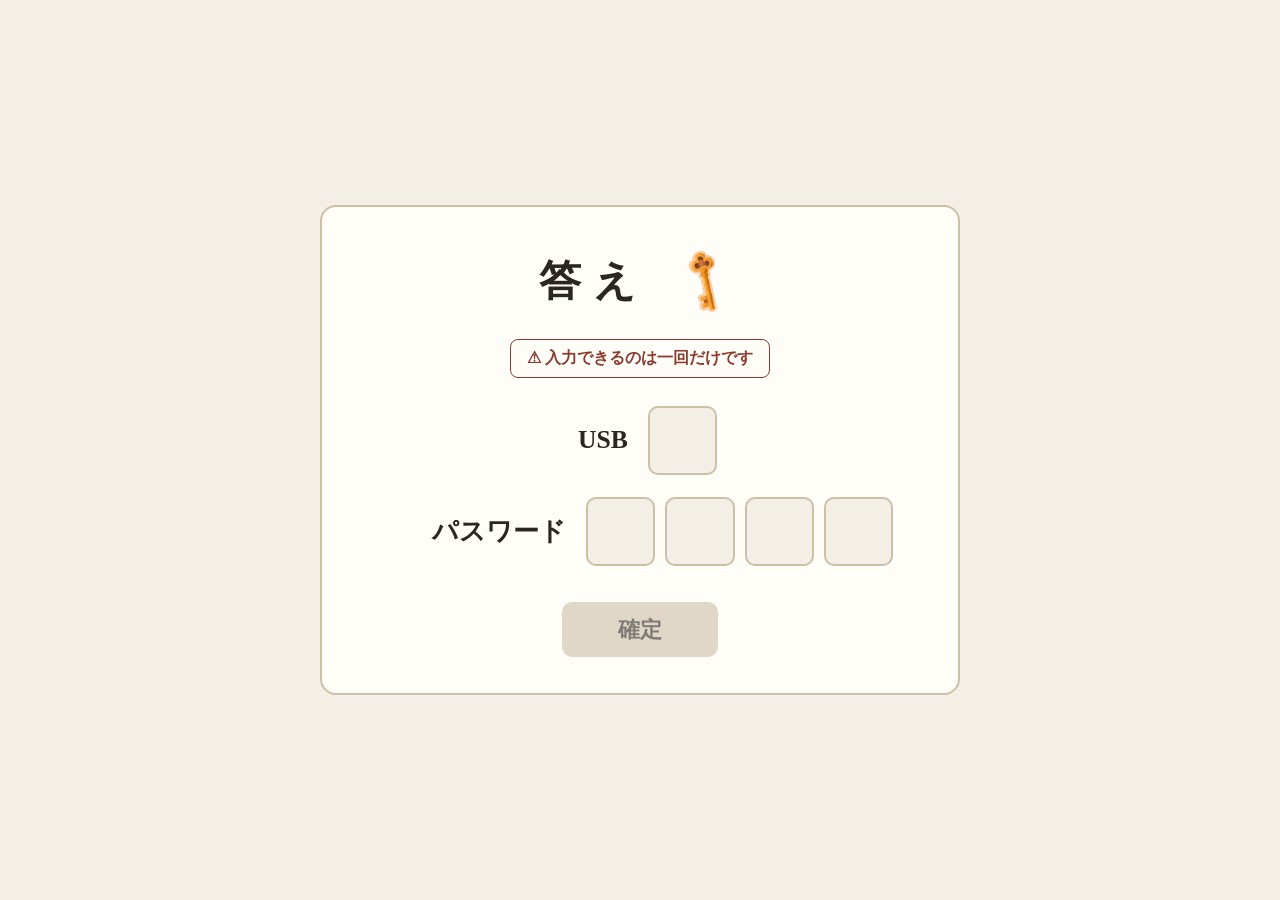
==== index.html @ 94fefa17 "index.html、script.js、style.cssを新規作成し、ゲームの基本構造を構築しました" ====
<!DOCTYPE html>
<html lang="ja">
<head>
<meta charset="UTF-8">
<meta name="viewport" content="width=device-width, initial-scale=1, viewport-fit=cover">
<title>答え</title>
<link rel="stylesheet" href="style.css">
</head>
<body>
<main>
  <div class="title">
    <h1>答え</h1>
    <button class="key" id="keyBtn" type="button" aria-label="鍵">
      <img src="bottom.png" alt="鍵" id="keyImg">
      <svg id="keyFallback" style="display:none" viewBox="0 0 64 64" fill="none" stroke="currentColor" stroke-width="4" stroke-linecap="round" stroke-linejoin="round" aria-hidden="true">
        <circle cx="18" cy="32" r="11"/><circle cx="18" cy="32" r="3.5" fill="currentColor"/>
        <path d="M29 32h29M48 32v10M56 32v7"/>
      </svg>
    </button>
  </div>
  <p class="notice">⚠ 入力できるのは一回だけです</p>
  <div class="row"><span class="label">USB</span>
    <div class="cells" id="usbCells"><input class="cell" maxlength="2" autocomplete="off" inputmode="numeric" aria-label="USB"></div></div>
  <div class="row"><span class="label">パスワード</span>
    <div class="cells" id="pwCells">
      <input class="cell" maxlength="2" autocomplete="off" autocapitalize="off" spellcheck="false" aria-label="パスワード1文字目">
      <input class="cell" maxlength="2" autocomplete="off" autocapitalize="off" spellcheck="false" aria-label="パスワード2文字目">
      <input class="cell" maxlength="2" autocomplete="off" autocapitalize="off" spellcheck="false" aria-label="パスワード3文字目">
      <input class="cell" maxlength="2" autocomplete="off" autocapitalize="off" spellcheck="false" aria-label="パスワード4文字目" id="pw4">
    </div></div>
  <button id="submit" type="button" disabled>確定</button>
</main>

<div class="overlay" id="overlay">
  <div class="modal" id="modal">
    <h2 id="mTitle"></h2><p id="mText"></p>
    <button type="button" id="closeBtn">閉じる</button>
  </div>
</div>

<script src="script.js"></script>
</body>
</html>
---- style.css ----
:root{--bg:#f4efe6;--card:#fffdf8;--text:#2b2620;--sub:#8a3b2e;--line:#cdbfa6;--accent:#b8862b;--ok:#2e7d4f;--ng:#b3372c;box-sizing:border-box;padding-top:env(safe-area-inset-top,0px);padding-bottom:env(safe-area-inset-bottom,0px)}
@media (prefers-color-scheme:dark){:root:not([data-theme="light"]){--bg:#17140f;--card:#221e17;--text:#f0e8d8;--sub:#e08a78;--line:#4a4132;--accent:#d9a441;--ok:#5fbf86;--ng:#ef7a6e}}
:root[data-theme="dark"]{--bg:#17140f;--card:#221e17;--text:#f0e8d8;--sub:#e08a78;--line:#4a4132;--accent:#d9a441;--ok:#5fbf86;--ng:#ef7a6e}
html{scroll-padding-top:env(safe-area-inset-top,0px)}
*{box-sizing:border-box}
body{margin:0;min-height:100vh;background:var(--bg);color:var(--text);font-family:"Hiragino Mincho ProN","Yu Mincho","Noto Serif JP",serif;display:flex;align-items:center;justify-content:center;padding:24px}
main{width:100%;max-width:640px;background:var(--card);border:2px solid var(--line);border-radius:16px;padding:36px 32px;text-align:center}
.notice{display:inline-block;color:var(--sub);border:1px solid var(--sub);border-radius:8px;padding:8px 16px;font-size:1rem;font-weight:700;margin:0 0 28px}
.title{display:flex;align-items:center;justify-content:center;gap:16px;margin-bottom:20px}
h1{font-size:2.6rem;margin:0;letter-spacing:.3em}
.key{background:none;border:none;cursor:pointer;padding:6px;border-radius:10px;line-height:0;color:var(--accent)}
.key:disabled{cursor:default}
.key svg,.key img{width:64px;height:64px;object-fit:contain}
.row{display:flex;align-items:center;justify-content:center;gap:20px;margin-bottom:22px}
.label{font-size:1.6rem;font-weight:700;min-width:7em;text-align:right}
.cells{display:flex;gap:10px;min-width:calc(4 * 2.4em + 30px);justify-content:flex-start}
.cell{font:inherit;font-size:1.8rem;width:2.4em;height:2.4em;padding:0;text-align:center;color:var(--text);background:var(--bg);border:2px solid var(--line);border-radius:10px;outline:none;text-transform:none}
.cell:focus{border-color:var(--accent);box-shadow:0 0 0 3px color-mix(in srgb,var(--accent) 30%,transparent)}
.cell:disabled{opacity:.6}
.cell.gone{display:none}
#submit{font:inherit;font-size:1.4rem;font-weight:700;margin-top:14px;padding:12px 56px;border:none;border-radius:10px;background:var(--accent);color:#fff;cursor:pointer}
#submit:disabled{background:var(--line);color:var(--text);opacity:.6;cursor:not-allowed}
.overlay{position:fixed;inset:0;background:rgba(0,0,0,.6);display:none;align-items:center;justify-content:center;padding:24px;z-index:20}
.overlay.show{display:flex}
.modal{background:var(--card);border:3px solid var(--line);border-radius:16px;padding:40px 48px;text-align:center;max-width:420px;width:100%}
.modal h2{font-size:2.2rem;margin:0 0 12px}
.modal.ok h2{color:var(--ok)}.modal.ng h2{color:var(--ng)}
.modal p{margin:0 0 24px;font-size:1.1rem}
.modal button{font:inherit;font-size:1.1rem;padding:8px 32px;border-radius:8px;border:2px solid var(--line);background:var(--bg);color:var(--text);cursor:pointer}
@media (max-width:520px){.row{flex-direction:column;gap:8px}.label{text-align:center}}
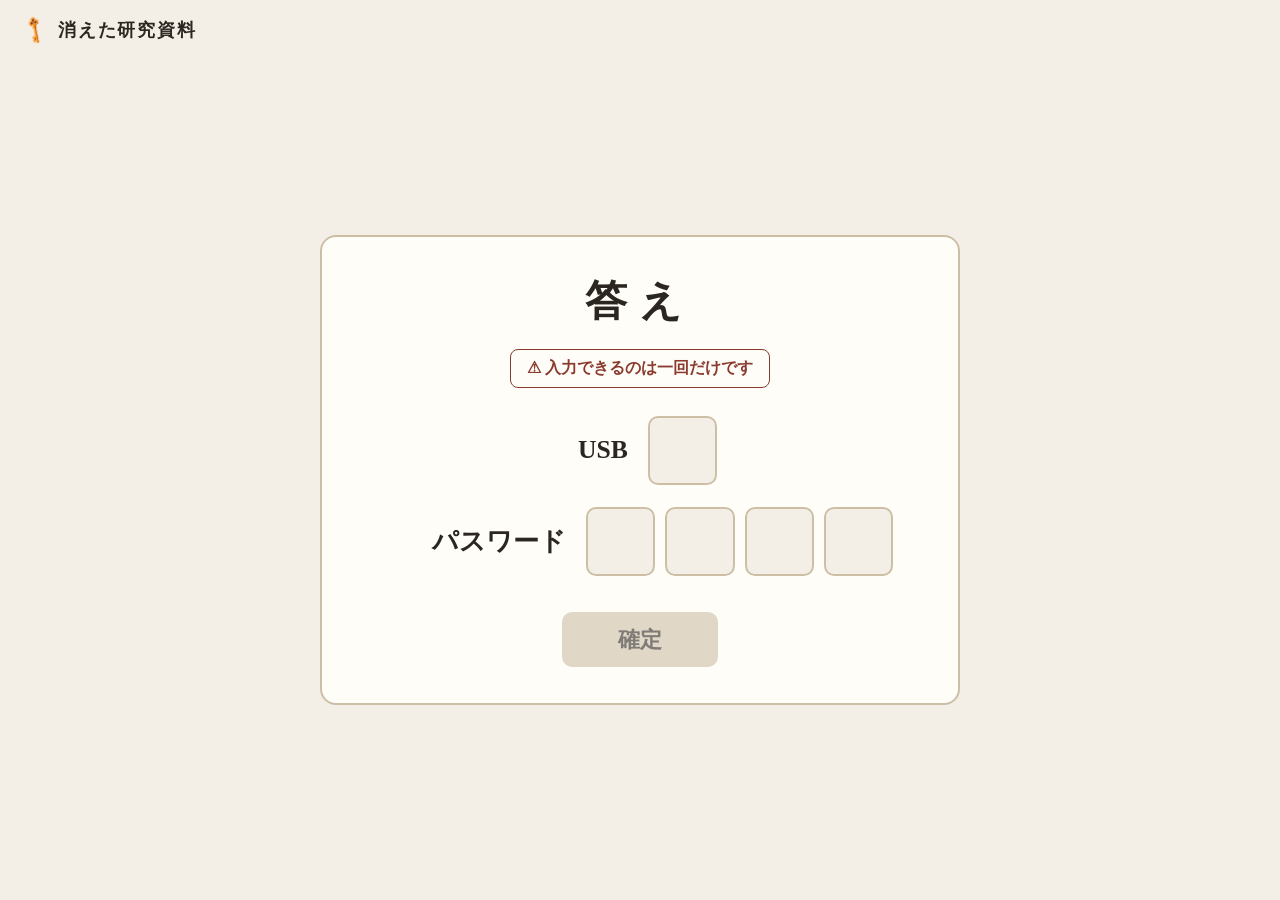
==== commit ed7513f1: "HTML構造を修正し、ゲームタイトルを追加。CSSでパディングを調整し、トップセクションのスタイルを追加。" ====
--- a/index.html
+++ b/index.html
@@ -7,9 +7,7 @@
 <link rel="stylesheet" href="style.css">
 </head>
 <body>
-<main>
-  <div class="title">
-    <h1>答え</h1>
+  <div class="top">
     <button class="key" id="keyBtn" type="button" aria-label="鍵">
       <img src="bottom.png" alt="鍵" id="keyImg">
       <svg id="keyFallback" style="display:none" viewBox="0 0 64 64" fill="none" stroke="currentColor" stroke-width="4" stroke-linecap="round" stroke-linejoin="round" aria-hidden="true">
@@ -17,6 +15,11 @@
         <path d="M29 32h29M48 32v10M56 32v7"/>
       </svg>
     </button>
+    <span class="game-title">消えた研究資料</span>
+  </div>
+<main>
+  <div class="title">
+    <h1>答え</h1>
   </div>
   <p class="notice">⚠ 入力できるのは一回だけです</p>
   <div class="row"><span class="label">USB</span>
--- a/style.css
+++ b/style.css
@@ -3,7 +3,7 @@
 :root[data-theme="dark"]{--bg:#17140f;--card:#221e17;--text:#f0e8d8;--sub:#e08a78;--line:#4a4132;--accent:#d9a441;--ok:#5fbf86;--ng:#ef7a6e}
 html{scroll-padding-top:env(safe-area-inset-top,0px)}
 *{box-sizing:border-box}
-body{margin:0;min-height:100vh;background:var(--bg);color:var(--text);font-family:"Hiragino Mincho ProN","Yu Mincho","Noto Serif JP",serif;display:flex;align-items:center;justify-content:center;padding:24px}
+body{margin:0;min-height:100vh;background:var(--bg);color:var(--text);font-family:"Hiragino Mincho ProN","Yu Mincho","Noto Serif JP",serif;display:flex;align-items:center;justify-content:center;padding:64px 24px 24px}
 main{width:100%;max-width:640px;background:var(--card);border:2px solid var(--line);border-radius:16px;padding:36px 32px;text-align:center}
 .notice{display:inline-block;color:var(--sub);border:1px solid var(--sub);border-radius:8px;padding:8px 16px;font-size:1rem;font-weight:700;margin:0 0 28px}
 .title{display:flex;align-items:center;justify-content:center;gap:16px;margin-bottom:20px}
@@ -27,4 +27,8 @@
 .modal.ok h2{color:var(--ok)}.modal.ng h2{color:var(--ng)}
 .modal p{margin:0 0 24px;font-size:1.1rem}
 .modal button{font:inherit;font-size:1.1rem;padding:8px 32px;border-radius:8px;border:2px solid var(--line);background:var(--bg);color:var(--text);cursor:pointer}
-@media (max-width:520px){.row{flex-direction:column;gap:8px}.label{text-align:center}}+@media (max-width:520px){.row{flex-direction:column;gap:8px}.label{text-align:center}}
+.top{position:absolute;top:calc(env(safe-area-inset-top,0px) + 14px);left:18px;display:flex;align-items:center;gap:8px;z-index:5}
+.game-title{font-size:1.1rem;font-weight:700;letter-spacing:.1em}
+.top .key{padding:2px}
+.top .key svg,.top .key img{width:28px;height:28px}
